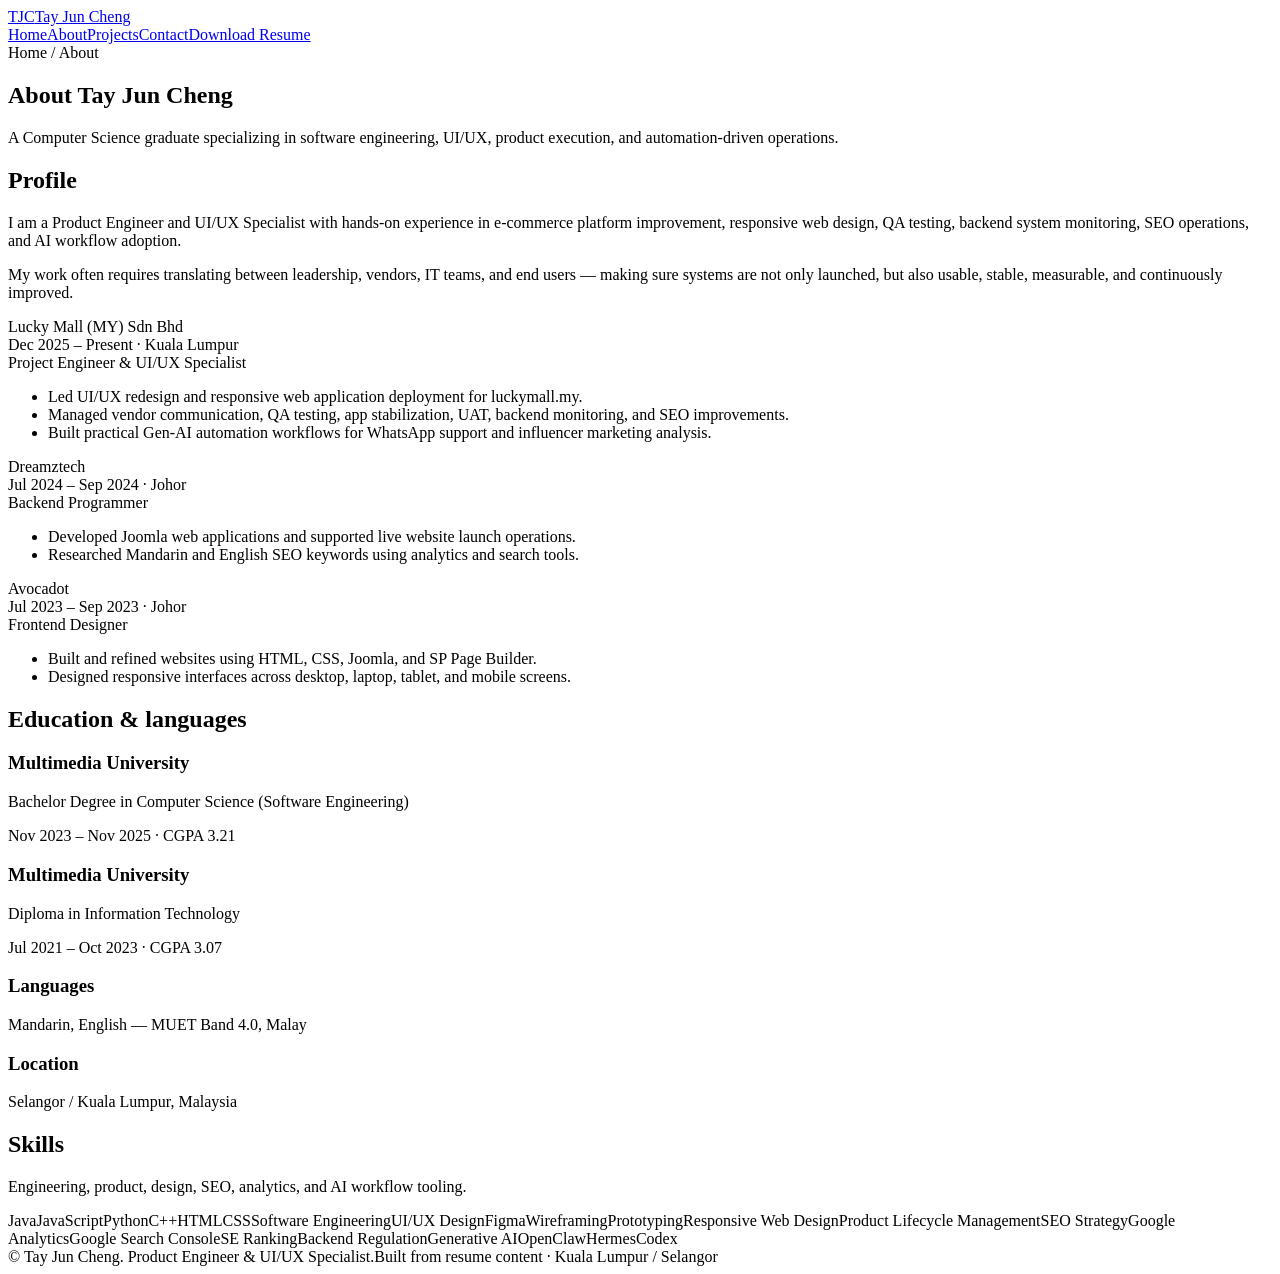
==== about.html @ 6d6c1a37 "Add files via upload" ====
<!DOCTYPE html><html lang="en"><head><meta charset="UTF-8"><meta name="viewport" content="width=device-width, initial-scale=1.0"><title>About | Tay Jun Cheng</title><meta name="description" content="Professional portfolio website for Tay Jun Cheng."><link rel="stylesheet" href="assets/styles.css"></head><body><header class="site-header"><div class="shell nav"><a class="brand" href="index.html"><span class="brand-mark">TJC</span><span>Tay Jun Cheng</span></a><nav class="nav-links" aria-label="Main navigation"><a class="" href="index.html">Home</a><a class="active" href="about.html">About</a><a class="" href="projects.html">Projects</a><a class="" href="contact.html">Contact</a><a class="btn btn-primary" href="assets/Tay-Jun-Cheng-Resume.pdf" download>Download Resume</a></nav></div></header><main><section class="page-hero shell"><div class="breadcrumb">Home / About</div><h1>About Tay Jun Cheng</h1><p class="lead">A Computer Science graduate specializing in software engineering, UI/UX, product execution, and automation-driven operations.</p></section><section class="section shell"><div class="split"><div class="panel card"><h2>Profile</h2><p>I am a Product Engineer and UI/UX Specialist with hands-on experience in e-commerce platform improvement, responsive web design, QA testing, backend system monitoring, SEO operations, and AI workflow adoption.</p><p>My work often requires translating between leadership, vendors, IT teams, and end users — making sure systems are not only launched, but also usable, stable, measurable, and continuously improved.</p></div><div class="panel timeline"><article class="timeline-item"><div><div class="company">Lucky Mall (MY) Sdn Bhd</div><div class="period">Dec 2025 – Present · Kuala Lumpur</div></div><div><div class="role">Project Engineer & UI/UX Specialist</div><ul class="clean"><li>Led UI/UX redesign and responsive web application deployment for luckymall.my.</li><li>Managed vendor communication, QA testing, app stabilization, UAT, backend monitoring, and SEO improvements.</li><li>Built practical Gen-AI automation workflows for WhatsApp support and influencer marketing analysis.</li></ul></div></article><article class="timeline-item"><div><div class="company">Dreamztech</div><div class="period">Jul 2024 – Sep 2024 · Johor</div></div><div><div class="role">Backend Programmer</div><ul class="clean"><li>Developed Joomla web applications and supported live website launch operations.</li><li>Researched Mandarin and English SEO keywords using analytics and search tools.</li></ul></div></article><article class="timeline-item"><div><div class="company">Avocadot</div><div class="period">Jul 2023 – Sep 2023 · Johor</div></div><div><div class="role">Frontend Designer</div><ul class="clean"><li>Built and refined websites using HTML, CSS, Joomla, and SP Page Builder.</li><li>Designed responsive interfaces across desktop, laptop, tablet, and mobile screens.</li></ul></div></article></div></div></section><section class="section shell"><div class="section-head"><h2>Education & languages</h2></div><div class="grid-2"><article class="panel card"><h3>Multimedia University</h3><p>Bachelor Degree in Computer Science (Software Engineering)</p><p>Nov 2023 – Nov 2025 · CGPA 3.21</p></article><article class="panel card"><h3>Multimedia University</h3><p>Diploma in Information Technology</p><p>Jul 2021 – Oct 2023 · CGPA 3.07</p></article><article class="panel card"><h3>Languages</h3><p>Mandarin, English — MUET Band 4.0, Malay</p></article><article class="panel card"><h3>Location</h3><p>Selangor / Kuala Lumpur, Malaysia</p></article></div></section><section class="section shell"><div class="section-head"><h2>Skills</h2><p>Engineering, product, design, SEO, analytics, and AI workflow tooling.</p></div><div class="skill-cloud"><span class="skill">Java</span><span class="skill">JavaScript</span><span class="skill">Python</span><span class="skill">C++</span><span class="skill">HTML</span><span class="skill">CSS</span><span class="skill">Software Engineering</span><span class="skill">UI/UX Design</span><span class="skill">Figma</span><span class="skill">Wireframing</span><span class="skill">Prototyping</span><span class="skill">Responsive Web Design</span><span class="skill">Product Lifecycle Management</span><span class="skill">SEO Strategy</span><span class="skill">Google Analytics</span><span class="skill">Google Search Console</span><span class="skill">SE Ranking</span><span class="skill">Backend Regulation</span><span class="skill">Generative AI</span><span class="skill">OpenClaw</span><span class="skill">Hermes</span><span class="skill">Codex</span></div></section></main><footer class="footer"><div class="shell"><span>© <span id="year"></span> Tay Jun Cheng. Product Engineer & UI/UX Specialist.</span><span>Built from resume content · Kuala Lumpur / Selangor</span></div></footer><script src="assets/main.js"></script></body></html>
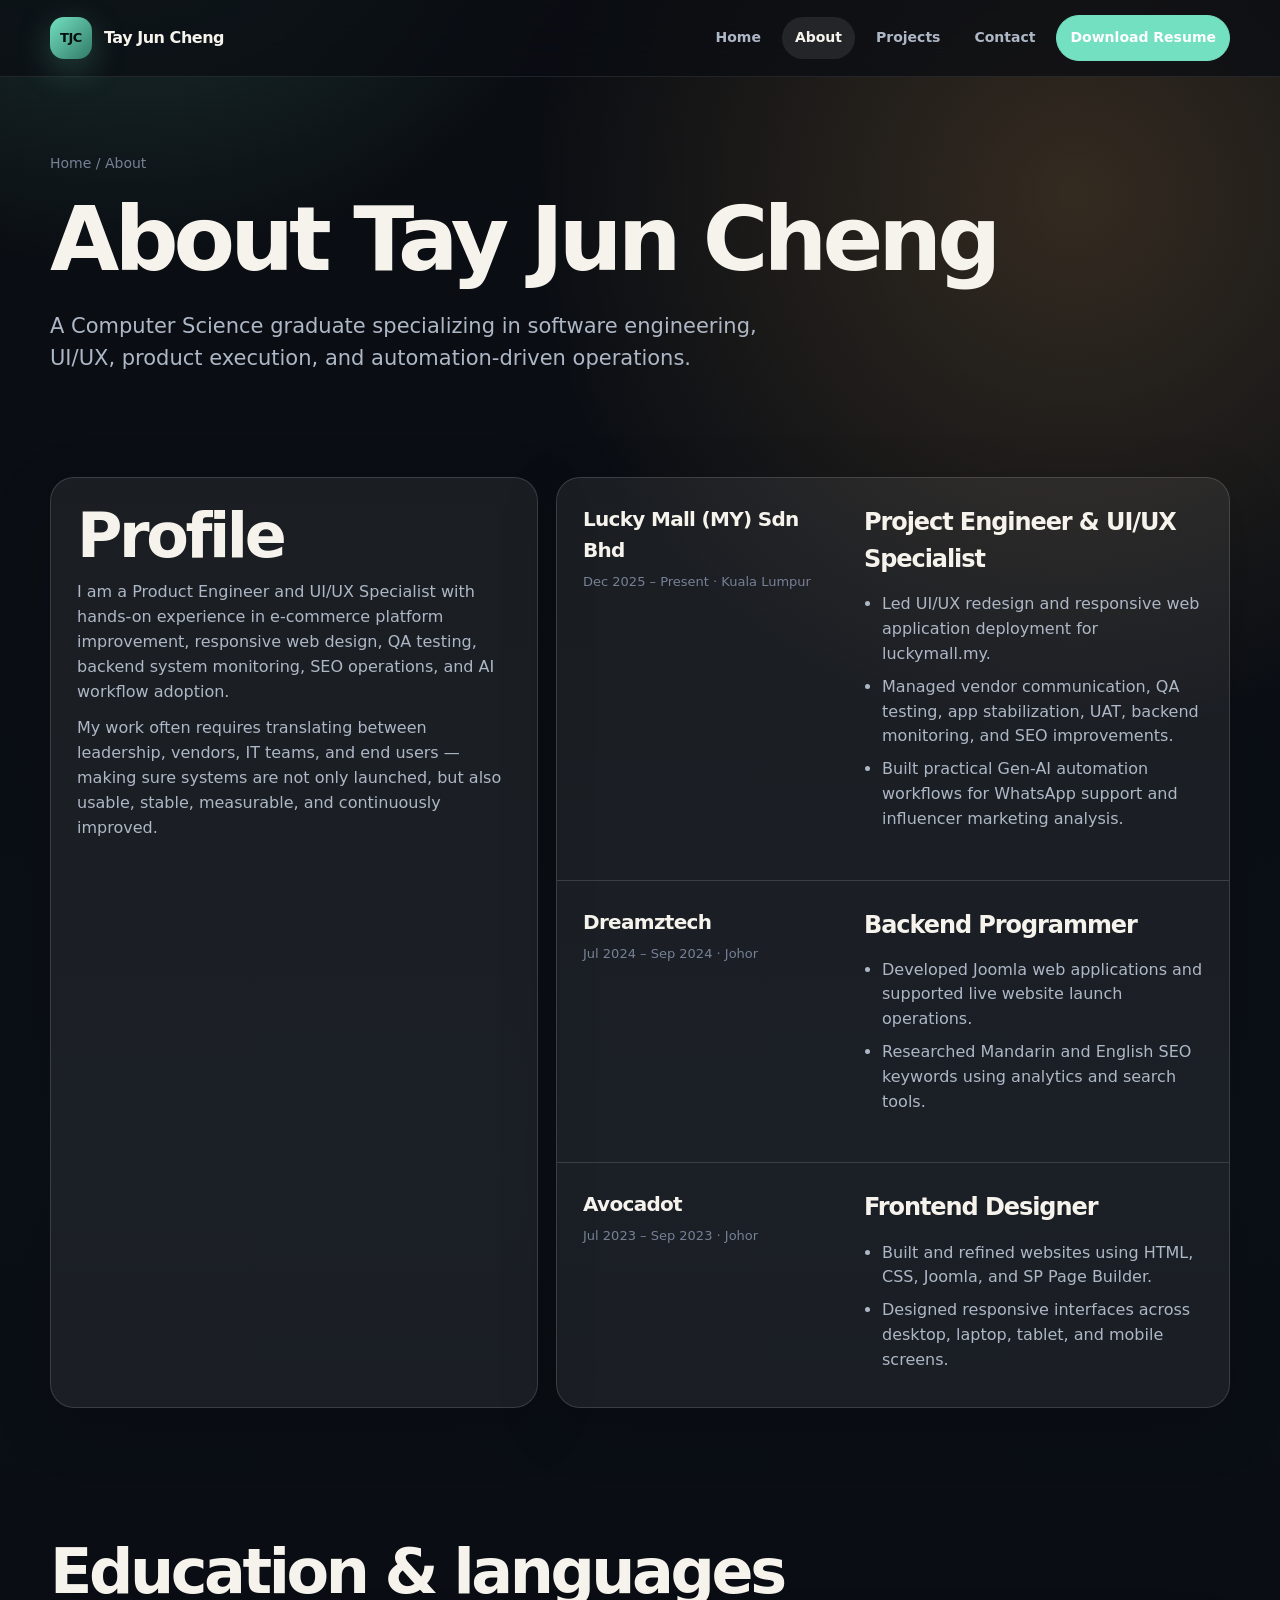
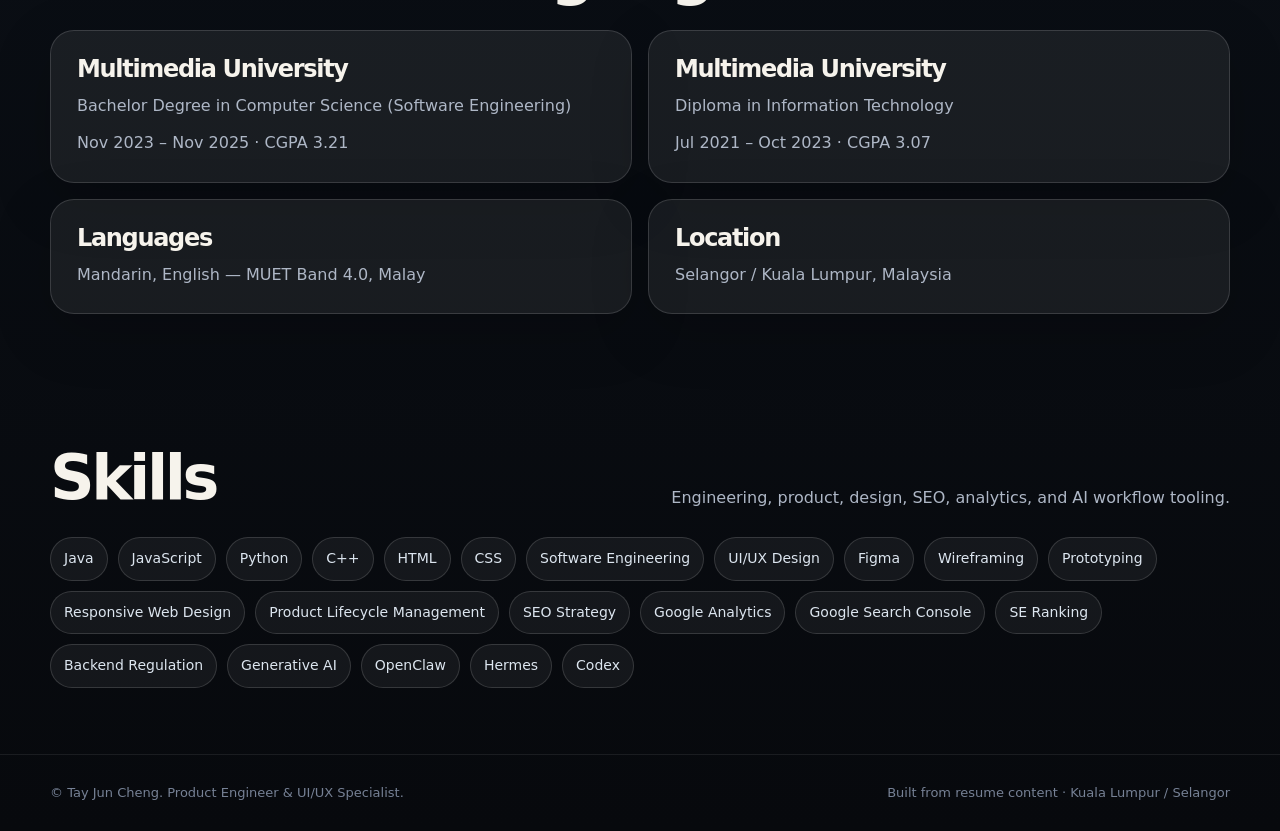
==== commit 835b8819: "Update about.html" ====
--- a/about.html
+++ b/about.html
@@ -1 +1,136 @@
-<!DOCTYPE html><html lang="en"><head><meta charset="UTF-8"><meta name="viewport" content="width=device-width, initial-scale=1.0"><title>About | Tay Jun Cheng</title><meta name="description" content="Professional portfolio website for Tay Jun Cheng."><link rel="stylesheet" href="assets/styles.css"></head><body><header class="site-header"><div class="shell nav"><a class="brand" href="index.html"><span class="brand-mark">TJC</span><span>Tay Jun Cheng</span></a><nav class="nav-links" aria-label="Main navigation"><a class="" href="index.html">Home</a><a class="active" href="about.html">About</a><a class="" href="projects.html">Projects</a><a class="" href="contact.html">Contact</a><a class="btn btn-primary" href="assets/Tay-Jun-Cheng-Resume.pdf" download>Download Resume</a></nav></div></header><main><section class="page-hero shell"><div class="breadcrumb">Home / About</div><h1>About Tay Jun Cheng</h1><p class="lead">A Computer Science graduate specializing in software engineering, UI/UX, product execution, and automation-driven operations.</p></section><section class="section shell"><div class="split"><div class="panel card"><h2>Profile</h2><p>I am a Product Engineer and UI/UX Specialist with hands-on experience in e-commerce platform improvement, responsive web design, QA testing, backend system monitoring, SEO operations, and AI workflow adoption.</p><p>My work often requires translating between leadership, vendors, IT teams, and end users — making sure systems are not only launched, but also usable, stable, measurable, and continuously improved.</p></div><div class="panel timeline"><article class="timeline-item"><div><div class="company">Lucky Mall (MY) Sdn Bhd</div><div class="period">Dec 2025 – Present · Kuala Lumpur</div></div><div><div class="role">Project Engineer & UI/UX Specialist</div><ul class="clean"><li>Led UI/UX redesign and responsive web application deployment for luckymall.my.</li><li>Managed vendor communication, QA testing, app stabilization, UAT, backend monitoring, and SEO improvements.</li><li>Built practical Gen-AI automation workflows for WhatsApp support and influencer marketing analysis.</li></ul></div></article><article class="timeline-item"><div><div class="company">Dreamztech</div><div class="period">Jul 2024 – Sep 2024 · Johor</div></div><div><div class="role">Backend Programmer</div><ul class="clean"><li>Developed Joomla web applications and supported live website launch operations.</li><li>Researched Mandarin and English SEO keywords using analytics and search tools.</li></ul></div></article><article class="timeline-item"><div><div class="company">Avocadot</div><div class="period">Jul 2023 – Sep 2023 · Johor</div></div><div><div class="role">Frontend Designer</div><ul class="clean"><li>Built and refined websites using HTML, CSS, Joomla, and SP Page Builder.</li><li>Designed responsive interfaces across desktop, laptop, tablet, and mobile screens.</li></ul></div></article></div></div></section><section class="section shell"><div class="section-head"><h2>Education & languages</h2></div><div class="grid-2"><article class="panel card"><h3>Multimedia University</h3><p>Bachelor Degree in Computer Science (Software Engineering)</p><p>Nov 2023 – Nov 2025 · CGPA 3.21</p></article><article class="panel card"><h3>Multimedia University</h3><p>Diploma in Information Technology</p><p>Jul 2021 – Oct 2023 · CGPA 3.07</p></article><article class="panel card"><h3>Languages</h3><p>Mandarin, English — MUET Band 4.0, Malay</p></article><article class="panel card"><h3>Location</h3><p>Selangor / Kuala Lumpur, Malaysia</p></article></div></section><section class="section shell"><div class="section-head"><h2>Skills</h2><p>Engineering, product, design, SEO, analytics, and AI workflow tooling.</p></div><div class="skill-cloud"><span class="skill">Java</span><span class="skill">JavaScript</span><span class="skill">Python</span><span class="skill">C++</span><span class="skill">HTML</span><span class="skill">CSS</span><span class="skill">Software Engineering</span><span class="skill">UI/UX Design</span><span class="skill">Figma</span><span class="skill">Wireframing</span><span class="skill">Prototyping</span><span class="skill">Responsive Web Design</span><span class="skill">Product Lifecycle Management</span><span class="skill">SEO Strategy</span><span class="skill">Google Analytics</span><span class="skill">Google Search Console</span><span class="skill">SE Ranking</span><span class="skill">Backend Regulation</span><span class="skill">Generative AI</span><span class="skill">OpenClaw</span><span class="skill">Hermes</span><span class="skill">Codex</span></div></section></main><footer class="footer"><div class="shell"><span>© <span id="year"></span> Tay Jun Cheng. Product Engineer & UI/UX Specialist.</span><span>Built from resume content · Kuala Lumpur / Selangor</span></div></footer><script src="assets/main.js"></script></body></html>+<!DOCTYPE html>
+<html lang="en">
+
+<head>
+    <meta charset="UTF-8">
+    <meta name="viewport" content="width=device-width, initial-scale=1.0">
+    <title>About | Tay Jun Cheng</title>
+    <meta name="description" content="Professional portfolio website for Tay Jun Cheng.">
+    <link rel="stylesheet" href="assets/styles.css">
+</head>
+
+<body>
+    <header class="site-header">
+        <div class="shell nav"><a class="brand" href="index.html"><span class="brand-mark">TJC</span><span>Tay Jun
+                    Cheng</span></a>
+            <nav class="nav-links" aria-label="Main navigation"><a class="" href="index.html">Home</a><a class="active"
+                    href="about.html">About</a><a class="" href="projects.html">Projects</a><a class=""
+                    href="contact.html">Contact</a><a class="btn btn-primary" href="assets/Tay-Jun-Cheng-Resume.pdf"
+                    download>Download Resume</a></nav>
+        </div>
+    </header>
+    <main>
+        <section class="page-hero shell">
+            <div class="breadcrumb">Home / About</div>
+            <h1>About Tay Jun Cheng</h1>
+            <p class="lead">A Computer Science graduate specializing in software engineering, UI/UX, product execution,
+                and automation-driven operations.</p>
+        </section>
+        <section class="section shell">
+            <div class="split">
+                <div class="panel card">
+                    <h2>Profile</h2>
+                    <p>I am a Product Engineer and UI/UX Specialist with hands-on experience in e-commerce platform
+                        improvement, responsive web design, QA testing, backend system monitoring, SEO operations, and
+                        AI workflow adoption.</p>
+                    <p>My work often requires translating between leadership, vendors, IT teams, and end users — making
+                        sure systems are not only launched, but also usable, stable, measurable, and continuously
+                        improved.</p>
+                </div>
+                <div class="panel timeline">
+                    <article class="timeline-item">
+                        <div>
+                            <div class="company">Lucky Mall (MY) Sdn Bhd</div>
+                            <div class="period">Dec 2025 – Present · Kuala Lumpur</div>
+                        </div>
+                        <div>
+                            <div class="role">Project Engineer & UI/UX Specialist</div>
+                            <ul class="clean">
+                                <li>Led UI/UX redesign and responsive web application deployment for luckymall.my.</li>
+                                <li>Managed vendor communication, QA testing, app stabilization, UAT, backend
+                                    monitoring, and SEO improvements.</li>
+                                <li>Built practical Gen-AI automation workflows for WhatsApp support and influencer
+                                    marketing analysis.</li>
+                            </ul>
+                        </div>
+                    </article>
+                    <article class="timeline-item">
+                        <div>
+                            <div class="company">Dreamztech</div>
+                            <div class="period">Jul 2024 – Sep 2024 · Johor</div>
+                        </div>
+                        <div>
+                            <div class="role">Backend Programmer</div>
+                            <ul class="clean">
+                                <li>Developed Joomla web applications and supported live website launch operations.</li>
+                                <li>Researched Mandarin and English SEO keywords using analytics and search tools.</li>
+                            </ul>
+                        </div>
+                    </article>
+                    <article class="timeline-item">
+                        <div>
+                            <div class="company">Avocadot</div>
+                            <div class="period">Jul 2023 – Sep 2023 · Johor</div>
+                        </div>
+                        <div>
+                            <div class="role">Frontend Designer</div>
+                            <ul class="clean">
+                                <li>Built and refined websites using HTML, CSS, Joomla, and SP Page Builder.</li>
+                                <li>Designed responsive interfaces across desktop, laptop, tablet, and mobile screens.
+                                </li>
+                            </ul>
+                        </div>
+                    </article>
+                </div>
+            </div>
+        </section>
+        <section class="section shell">
+            <div class="section-head">
+                <h2>Education & languages</h2>
+            </div>
+            <div class="grid-2">
+                <article class="panel card">
+                    <h3>Multimedia University</h3>
+                    <p>Bachelor Degree in Computer Science (Software Engineering)</p>
+                    <p>Nov 2023 – Nov 2025 · CGPA 3.21</p>
+                </article>
+                <article class="panel card">
+                    <h3>Multimedia University</h3>
+                    <p>Diploma in Information Technology</p>
+                    <p>Jul 2021 – Oct 2023 · CGPA 3.07</p>
+                </article>
+                <article class="panel card">
+                    <h3>Languages</h3>
+                    <p>Mandarin, English — MUET Band 4.0, Malay</p>
+                </article>
+                <article class="panel card">
+                    <h3>Location</h3>
+                    <p>Selangor / Kuala Lumpur, Malaysia</p>
+                </article>
+            </div>
+        </section>
+        <section class="section shell">
+            <div class="section-head">
+                <h2>Skills</h2>
+                <p>Engineering, product, design, SEO, analytics, and AI workflow tooling.</p>
+            </div>
+            <div class="skill-cloud"><span class="skill">Java</span><span class="skill">JavaScript</span><span
+                    class="skill">Python</span><span class="skill">C++</span><span class="skill">HTML</span><span
+                    class="skill">CSS</span><span class="skill">Software Engineering</span><span class="skill">UI/UX
+                    Design</span><span class="skill">Figma</span><span class="skill">Wireframing</span><span
+                    class="skill">Prototyping</span><span class="skill">Responsive Web Design</span><span
+                    class="skill">Product Lifecycle Management</span><span class="skill">SEO Strategy</span><span
+                    class="skill">Google Analytics</span><span class="skill">Google Search Console</span><span
+                    class="skill">SE Ranking</span><span class="skill">Backend Regulation</span><span
+                    class="skill">Generative AI</span><span class="skill">OpenClaw</span><span
+                    class="skill">Hermes</span><span class="skill">Codex</span></div>
+        </section>
+    </main>
+    <footer class="footer">
+        <div class="shell"><span>© <span id="year"></span> Tay Jun Cheng. Product Engineer & UI/UX
+                Specialist.</span><span>Built from resume content · Kuala Lumpur / Selangor</span></div>
+    </footer>
+    <script src="assets/main.js"></script>
+</body>
+
+</html>
--- a/assets/styles.css
+++ b/assets/styles.css
@@ -0,0 +1,127 @@
+ :root {
+  --bg: #0a0d12;
+  --bg-2: #10151e;
+  --panel: rgba(255,255,255,.065);
+  --panel-strong: rgba(255,255,255,.105);
+  --line: rgba(255,255,255,.14);
+  --ink: #f6f3ec;
+  --muted: #aeb7c6;
+  --muted-2: #768195;
+  --accent: #73e0c1;
+  --accent-2: #f2b15e;
+  --danger: #ff7a90;
+  --shadow: 0 28px 80px rgba(0,0,0,.42);
+  --radius-xl: 34px;
+  --radius-lg: 24px;
+  --radius-md: 16px;
+  --max: 1180px;
+}
+a.btn.btn-primary {
+    color: white;
+}
+* { box-sizing: border-box; }
+html { scroll-behavior: smooth; }
+body {
+  margin: 0;
+  min-height: 100vh;
+  font-family: Inter, ui-sans-serif, system-ui, -apple-system, BlinkMacSystemFont, "Segoe UI", sans-serif;
+  color: var(--ink);
+  background:
+    radial-gradient(circle at 10% -10%, rgba(115,224,193,.24), transparent 32rem),
+    radial-gradient(circle at 84% 8%, rgba(242,177,94,.18), transparent 34rem),
+    linear-gradient(180deg, var(--bg), #0b1017 48%, #07090d);
+  line-height: 1.55;
+}
+a { color: inherit; text-decoration: none; }
+a:hover { color: var(--accent); }
+img { max-width: 100%; display: block; }
+.shell { width: min(var(--max), calc(100% - 44px)); margin: 0 auto; }
+.site-header {
+  position: sticky; top: 0; z-index: 50;
+  background: rgba(10,13,18,.72);
+  backdrop-filter: blur(20px);
+  border-bottom: 1px solid rgba(255,255,255,.09);
+}
+.nav { height: 76px; display: flex; align-items: center; justify-content: space-between; gap: 20px; }
+.brand { display: flex; align-items: center; gap: 12px; font-weight: 760; letter-spacing: -.03em; }
+.brand-mark { width: 42px; height: 42px; border-radius: 14px; display:grid; place-items:center; background: linear-gradient(135deg, var(--accent), #317a68); color:#07100d; font-size: 13px; box-shadow: 0 10px 34px rgba(115,224,193,.25); }
+.nav-links { display:flex; align-items:center; gap: 8px; }
+.nav-links a { color: var(--muted); padding: 10px 13px; border-radius: 999px; font-size: 14px; font-weight: 650; }
+.nav-links a:hover, .nav-links a.active { color: var(--ink); background: rgba(255,255,255,.09); }
+.btn { min-height: 46px; padding: 0 18px; display:inline-flex; align-items:center; justify-content:center; gap: 8px; border-radius: 999px; border: 1px solid var(--line); font-weight: 720; color: var(--ink); background: rgba(255,255,255,.055); transition: transform .2s ease, background .2s ease, border-color .2s ease; }
+.btn:hover { transform: translateY(-1px); background: rgba(255,255,255,.1); color: var(--ink); }
+.btn-primary { color: #07100d; background: var(--accent); border-color: var(--accent); }
+.btn-primary:hover { background: #9bf0d6; color: #07100d; }
+.btn-gold { color: #170d03; background: var(--accent-2); border-color: var(--accent-2); }
+.mobile-menu { display:none; }
+.hero { padding: 88px 0 58px; }
+.hero-grid { display:grid; grid-template-columns: minmax(0,1.08fr) 420px; gap: 42px; align-items:center; }
+.kicker { color: var(--accent); text-transform: uppercase; letter-spacing: .14em; font-size: 12px; font-weight: 820; }
+h1, h2, h3 { margin: 0; line-height: 1.04; letter-spacing: -.055em; }
+h1 { margin-top: 18px; font-size: clamp(48px, 7vw, 92px); text-wrap: balance; }
+h2 { font-size: clamp(36px, 5vw, 62px); text-wrap: balance; }
+h3 { font-size: 24px; }
+.lead { color: var(--muted); font-size: clamp(17px, 2vw, 21px); max-width: 760px; margin: 24px 0 0; }
+.hero-actions { margin-top: 32px; display:flex; flex-wrap:wrap; gap: 12px; }
+.hero-card { position: relative; border-radius: var(--radius-xl); padding: 18px; background: linear-gradient(180deg, rgba(255,255,255,.13), rgba(255,255,255,.04)); border: 1px solid var(--line); box-shadow: var(--shadow); overflow:hidden; }
+.hero-card::before { content:""; position:absolute; inset: -80px -120px auto auto; width: 260px; height:260px; border-radius:50%; background: rgba(115,224,193,.16); filter: blur(3px); }
+.profile-photo { position:relative; z-index:1; aspect-ratio: 4/5; width:100%; object-fit:cover; border-radius: 26px; border:1px solid rgba(255,255,255,.12); background:#121923; }
+.profile-caption { position:relative; z-index:2; margin-top: 14px; display:grid; grid-template-columns:1fr auto; gap: 12px; align-items:center; }
+.profile-caption strong { display:block; font-size: 20px; letter-spacing:-.035em; }
+.profile-caption span { color: var(--muted); font-size: 13px; }
+.availability { color: var(--accent); border:1px solid rgba(115,224,193,.26); background:rgba(115,224,193,.1); padding: 8px 10px; border-radius:999px; font-size:12px; font-weight:780; white-space:nowrap; }
+.metrics { display:grid; grid-template-columns: repeat(4,1fr); gap: 14px; margin-top: 38px; }
+.metric, .panel { border: 1px solid var(--line); background: var(--panel); border-radius: var(--radius-lg); box-shadow: 0 18px 60px rgba(0,0,0,.18); }
+.metric { padding: 20px; }
+.metric b { display:block; font-size: 28px; letter-spacing:-.05em; }
+.metric span { color:var(--muted); font-size: 13px; }
+.section { padding: 66px 0; }
+.section-head { display:flex; justify-content:space-between; align-items:end; gap: 30px; margin-bottom: 26px; }
+.section-head p { max-width: 560px; color: var(--muted); margin:0; }
+.split { display:grid; grid-template-columns: .84fr 1.16fr; gap: 18px; }
+.card { padding: 26px; }
+.card p { color: var(--muted); margin: 12px 0 0; }
+.timeline { display:grid; gap: 14px; }
+.timeline-item { padding: 26px; display:grid; grid-template-columns: 255px 1fr; gap: 26px; }
+.timeline-item + .timeline-item { border-top:1px solid var(--line); }
+.company { font-weight:820; font-size: 20px; letter-spacing:-.035em; }
+.period { color: var(--muted-2); font-size: 13px; margin-top: 6px; }
+.role { font-size: 24px; font-weight: 780; letter-spacing:-.045em; }
+ul.clean { color: var(--muted); padding-left: 18px; margin: 14px 0 0; }
+ul.clean li { margin: 8px 0; }
+.pills { display:flex; flex-wrap:wrap; gap: 9px; margin-top: 16px; }
+.pill { padding: 8px 12px; border-radius:999px; color: var(--muted); border:1px solid var(--line); background: rgba(255,255,255,.045); font-size: 13px; }
+.grid-3 { display:grid; grid-template-columns: repeat(3,1fr); gap: 16px; }
+.grid-2 { display:grid; grid-template-columns: repeat(2,1fr); gap: 16px; }
+.project-card { padding: 26px; min-height: 290px; display:flex; flex-direction:column; justify-content:space-between; }
+.project-card .tag { color: var(--accent); font-size:12px; font-weight:820; text-transform:uppercase; letter-spacing:.12em; }
+.project-card p { color:var(--muted); }
+.project-links { display:flex; flex-wrap:wrap; gap: 9px; }
+.skill-cloud { display:flex; flex-wrap:wrap; gap: 10px; }
+.skill { padding: 10px 13px; border: 1px solid var(--line); border-radius: 999px; background: rgba(255,255,255,.055); color: #dce5ef; font-size: 14px; }
+.quote { font-size: clamp(28px, 4vw, 48px); letter-spacing:-.055em; line-height:1.08; }
+.contact-panel { padding: clamp(28px, 5vw, 56px); background: linear-gradient(135deg, rgba(115,224,193,.16), rgba(242,177,94,.11)); }
+.contact-grid { display:grid; grid-template-columns: 1fr 360px; gap: 28px; align-items:start; }
+.contact-list { display:grid; gap: 12px; }
+.contact-list a, .contact-list span { padding: 16px; border:1px solid var(--line); background:rgba(0,0,0,.12); border-radius: var(--radius-md); color: var(--muted); }
+.footer { padding: 28px 0; color: var(--muted-2); border-top: 1px solid rgba(255,255,255,.08); font-size: 13px; }
+.footer .shell { display:flex; justify-content:space-between; gap: 18px; flex-wrap:wrap; }
+.page-hero { padding: 76px 0 36px; }
+.breadcrumb { color: var(--muted-2); font-size:14px; margin-bottom: 18px; }
+.notice { margin-top: 14px; color: var(--muted-2); font-size: 13px; }
+@media (max-width: 920px) {
+  .hero-grid, .split, .timeline-item, .contact-grid { grid-template-columns: 1fr; }
+  .metrics, .grid-3, .grid-2 { grid-template-columns: 1fr 1fr; }
+  .hero-card { max-width: 430px; }
+}
+@media (max-width: 680px) {
+  .shell { width: min(100% - 26px, var(--max)); }
+  .nav { height: auto; min-height: 68px; align-items:flex-start; padding: 13px 0; }
+  .nav-links { flex-wrap: wrap; justify-content:flex-end; gap:4px; }
+  .nav-links a { font-size:13px; padding:8px 9px; }
+  .brand span:last-child { display:none; }
+  .hero { padding-top: 48px; }
+  .metrics, .grid-3, .grid-2 { grid-template-columns: 1fr; }
+  .section-head { display:block; }
+  .section-head p { margin-top: 12px; }
+}
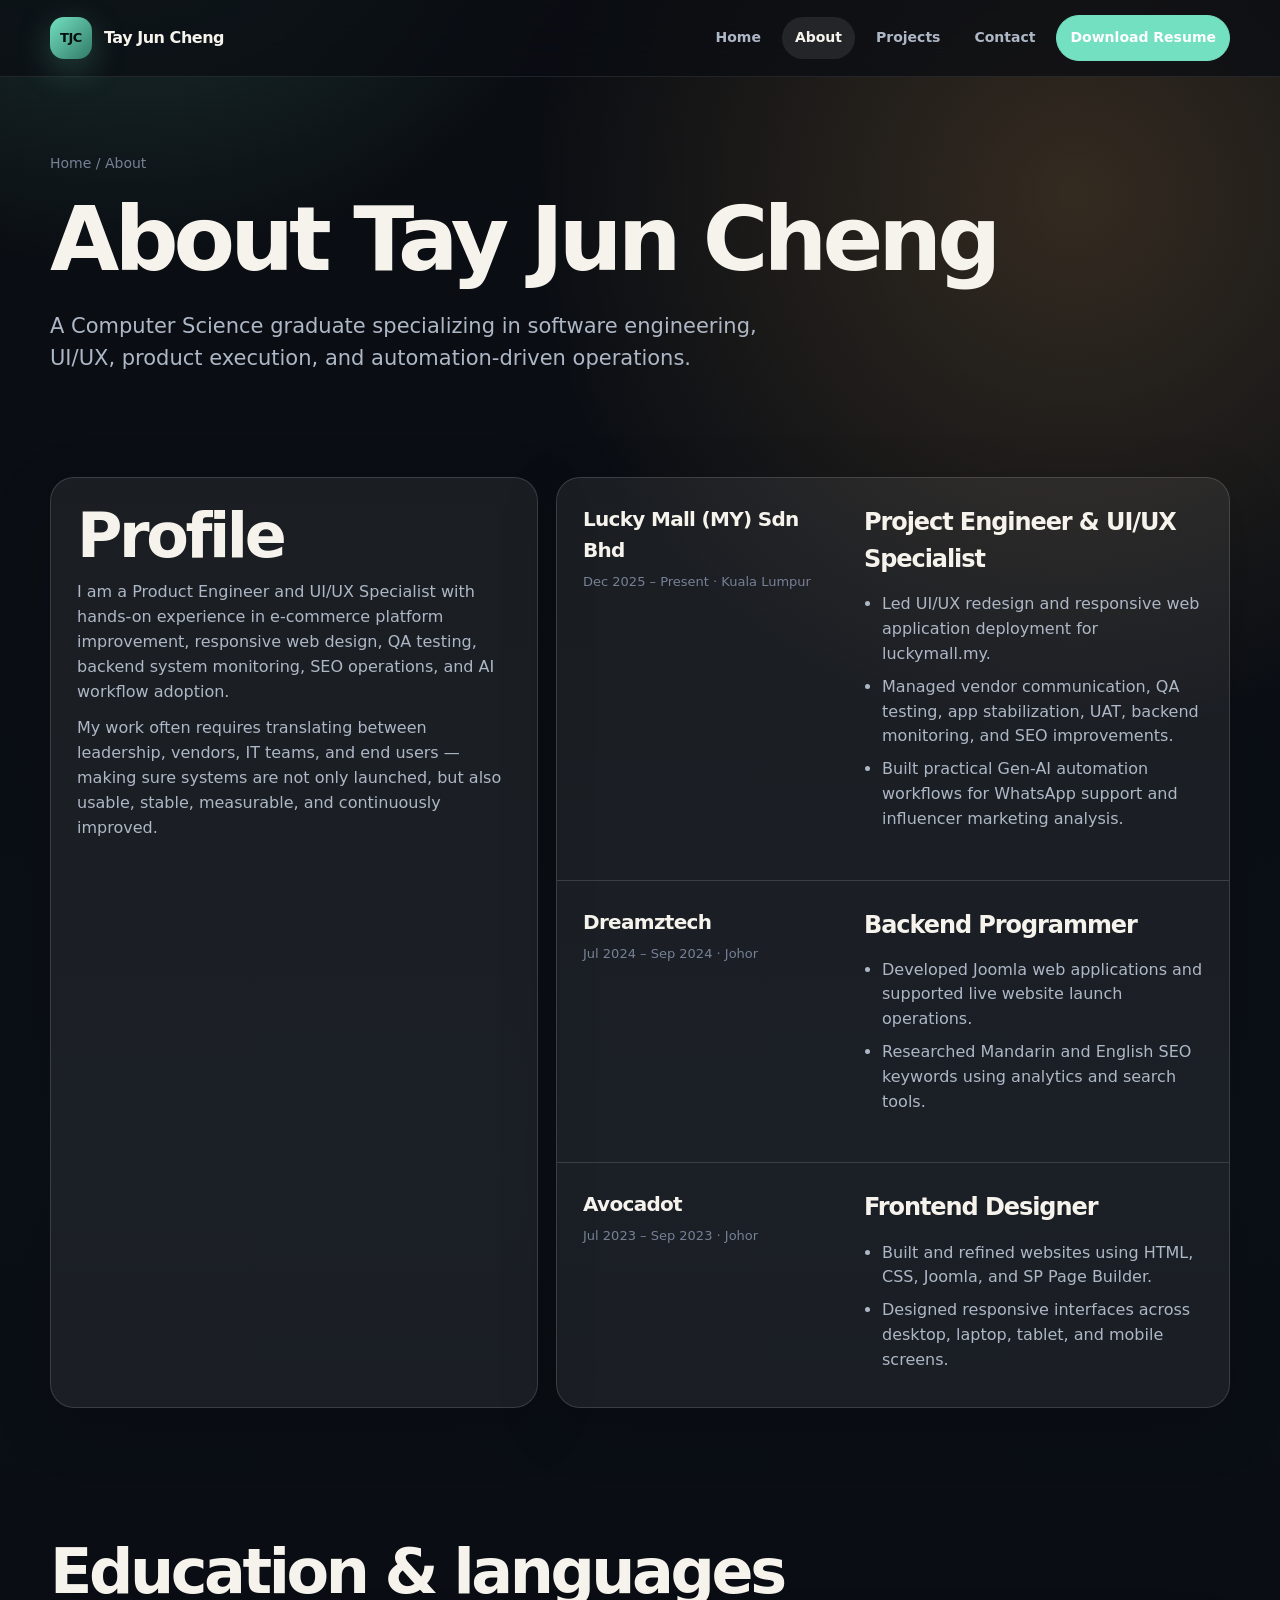
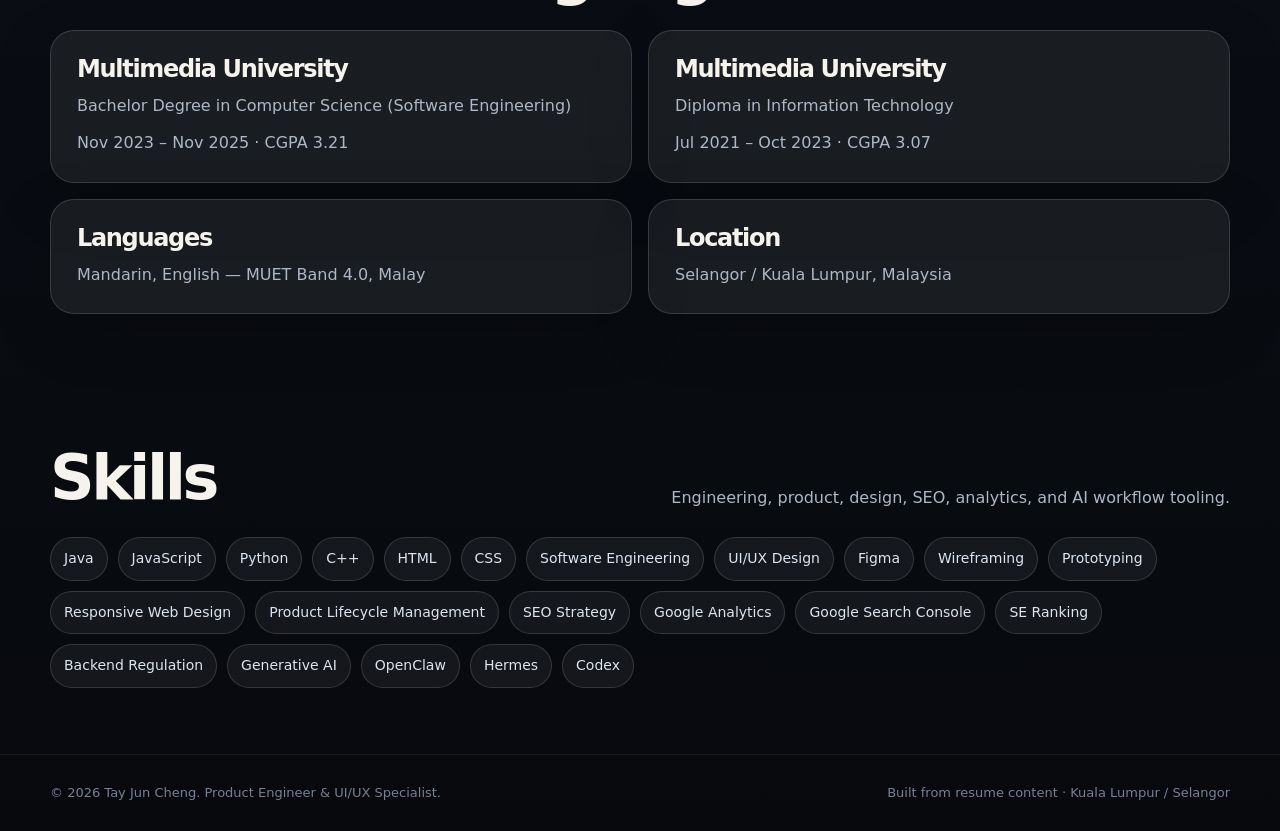
==== commit de489ce9: "Update about.html" ====
--- a/about.html
+++ b/about.html
@@ -2,10 +2,21 @@
 <html lang="en">
 
 <head>
+    <!-- Google tag (gtag.js) -->
+    <script async src="https://www.googletagmanager.com/gtag/js?id=G-02NK9TF9H6"></script>
+    <script>
+      window.dataLayer = window.dataLayer || [];
+      function gtag(){dataLayer.push(arguments);}
+      gtag('js', new Date());
+    
+      gtag('config', 'G-02NK9TF9H6');
+    </script>
+    
     <meta charset="UTF-8">
     <meta name="viewport" content="width=device-width, initial-scale=1.0">
-    <title>About | Tay Jun Cheng</title>
-    <meta name="description" content="Professional portfolio website for Tay Jun Cheng.">
+    <title>About Tay Jun Cheng | Computer Science & UI/UX Engineer</title>
+    <meta name="description" content="Learn more about Tay Jun Cheng, a Computer Science graduate specializing in Software Engineering, UI/UX design, SEO strategy, and Gen-AI automation workflows in Malaysia.">
+    <meta name="keywords" content="Tay Jun Cheng, About Me, Computer Science Graduate, Software Engineering Malaysia, UI/UX Specialist, Lucky Mall, MMU Graduate, Multimedia University">
     <link rel="stylesheet" href="assets/styles.css">
 </head>
 
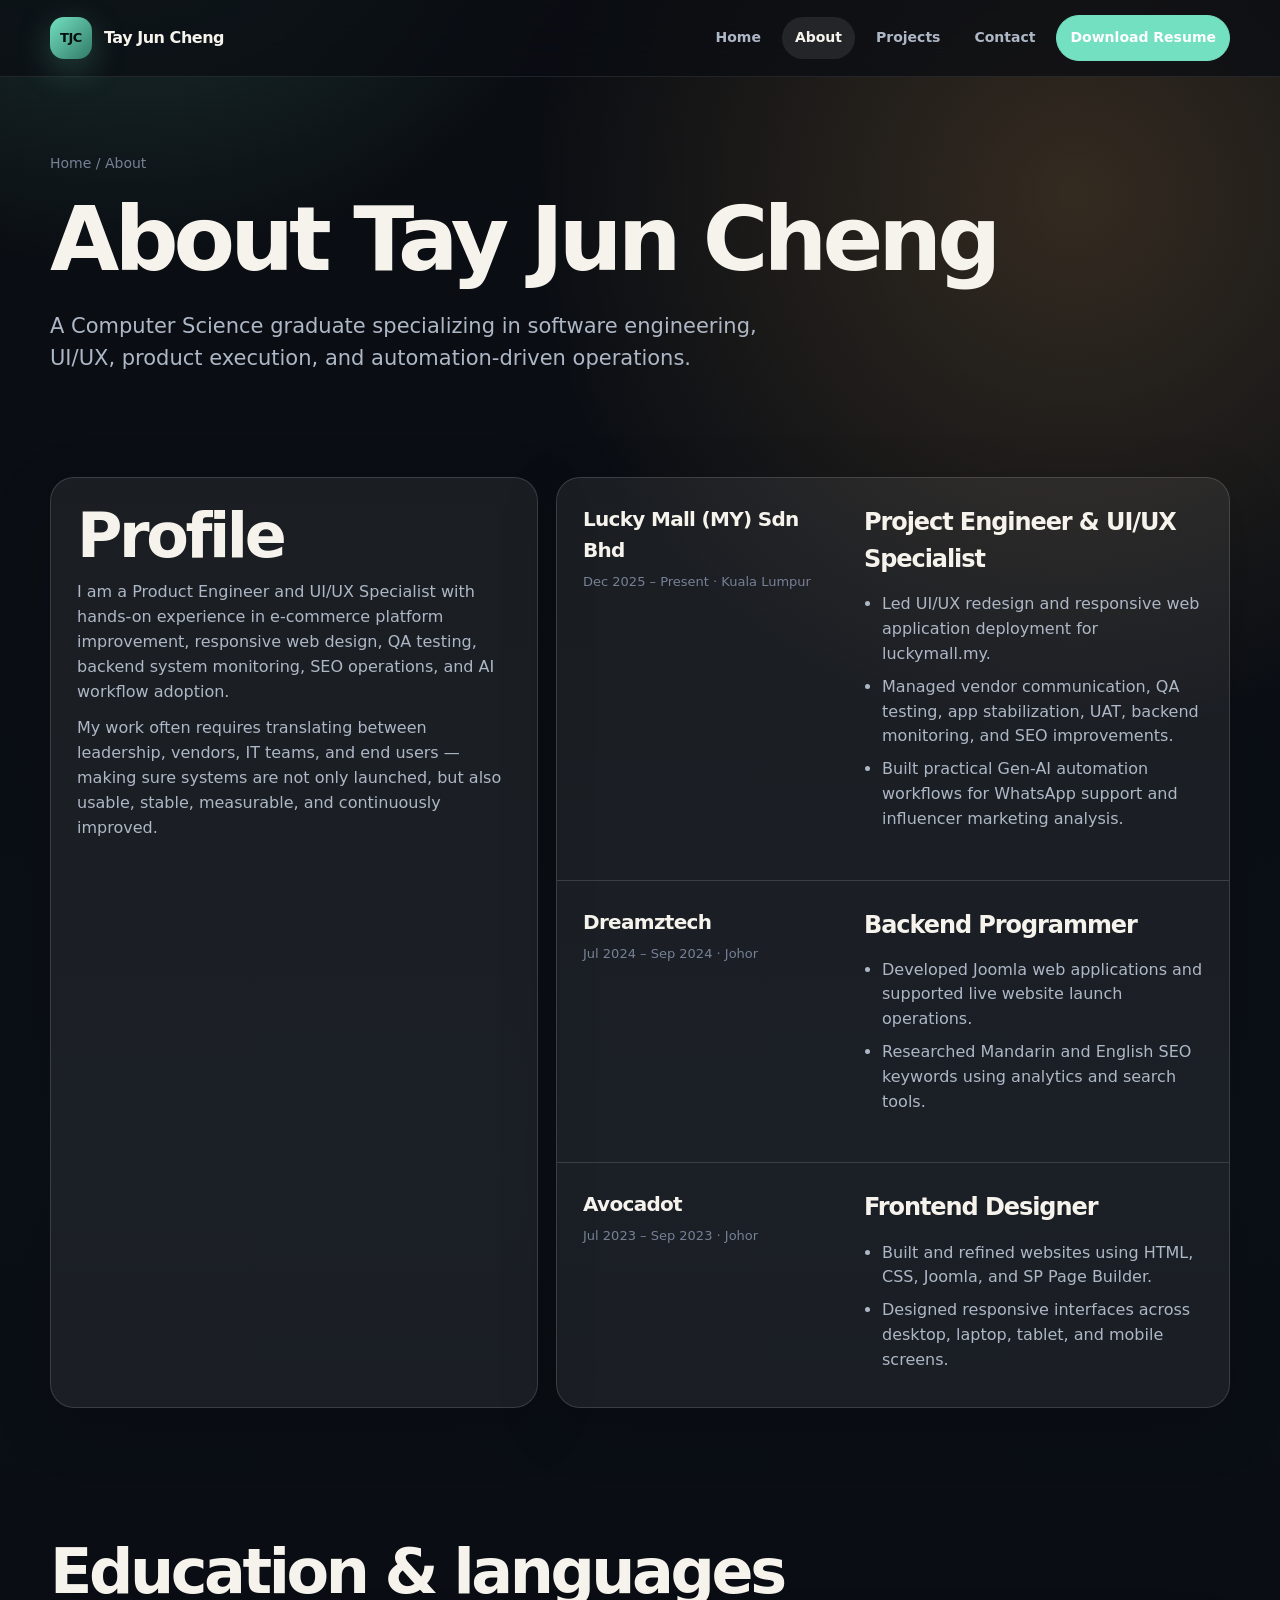
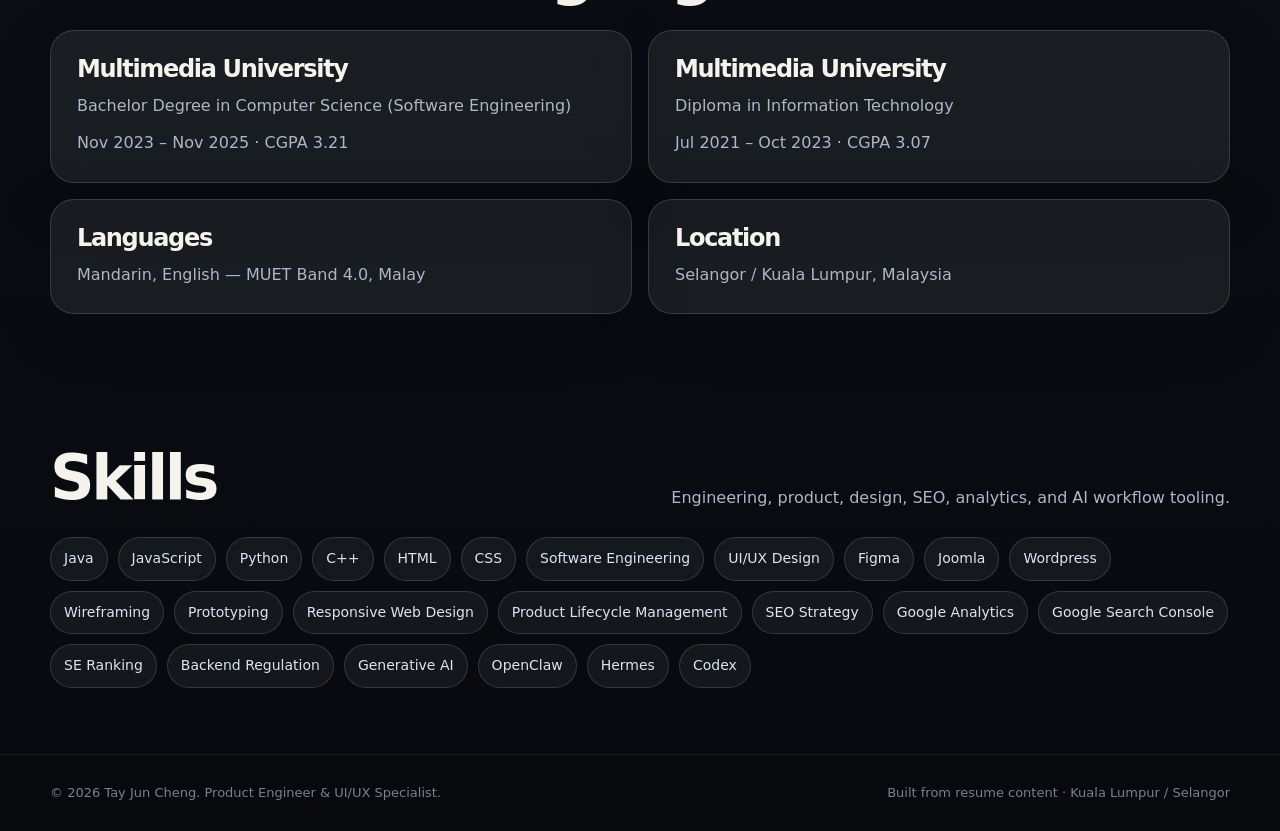
==== commit 51f6ac03: "Update about.html" ====
--- a/about.html
+++ b/about.html
@@ -125,16 +125,32 @@
                 <h2>Skills</h2>
                 <p>Engineering, product, design, SEO, analytics, and AI workflow tooling.</p>
             </div>
-            <div class="skill-cloud"><span class="skill">Java</span><span class="skill">JavaScript</span><span
-                    class="skill">Python</span><span class="skill">C++</span><span class="skill">HTML</span><span
-                    class="skill">CSS</span><span class="skill">Software Engineering</span><span class="skill">UI/UX
-                    Design</span><span class="skill">Figma</span><span class="skill">Wireframing</span><span
-                    class="skill">Prototyping</span><span class="skill">Responsive Web Design</span><span
-                    class="skill">Product Lifecycle Management</span><span class="skill">SEO Strategy</span><span
-                    class="skill">Google Analytics</span><span class="skill">Google Search Console</span><span
-                    class="skill">SE Ranking</span><span class="skill">Backend Regulation</span><span
-                    class="skill">Generative AI</span><span class="skill">OpenClaw</span><span
-                    class="skill">Hermes</span><span class="skill">Codex</span></div>
+            <div class="skill-cloud">
+                <span class="skill">Java</span>
+                <span class="skill">JavaScript</span>
+                <span class="skill">Python</span>
+                <span class="skill">C++</span>
+                <span class="skill">HTML</span>
+                <span class="skill">CSS</span>
+                <span class="skill">Software Engineering</span>
+                <span class="skill">UI/UX Design</span>
+                <span class="skill">Figma</span>
+                <span class="skill">Joomla</span>
+                <span class="skill">Wordpress</span>
+                <span class="skill">Wireframing</span>
+                <span class="skill">Prototyping</span>
+                <span class="skill">Responsive Web Design</span>
+                <span class="skill">Product Lifecycle Management</span>
+                <span class="skill">SEO Strategy</span>
+                <span class="skill">Google Analytics</span>
+                <span class="skill">Google Search Console</span>
+                <span class="skill">SE Ranking</span>
+                <span class="skill">Backend Regulation</span>
+                <span class="skill">Generative AI</span>
+                <span class="skill">OpenClaw</span>
+                <span class="skill">Hermes</span>
+                <span class="skill">Codex</span>
+            </div>
         </section>
     </main>
     <footer class="footer">
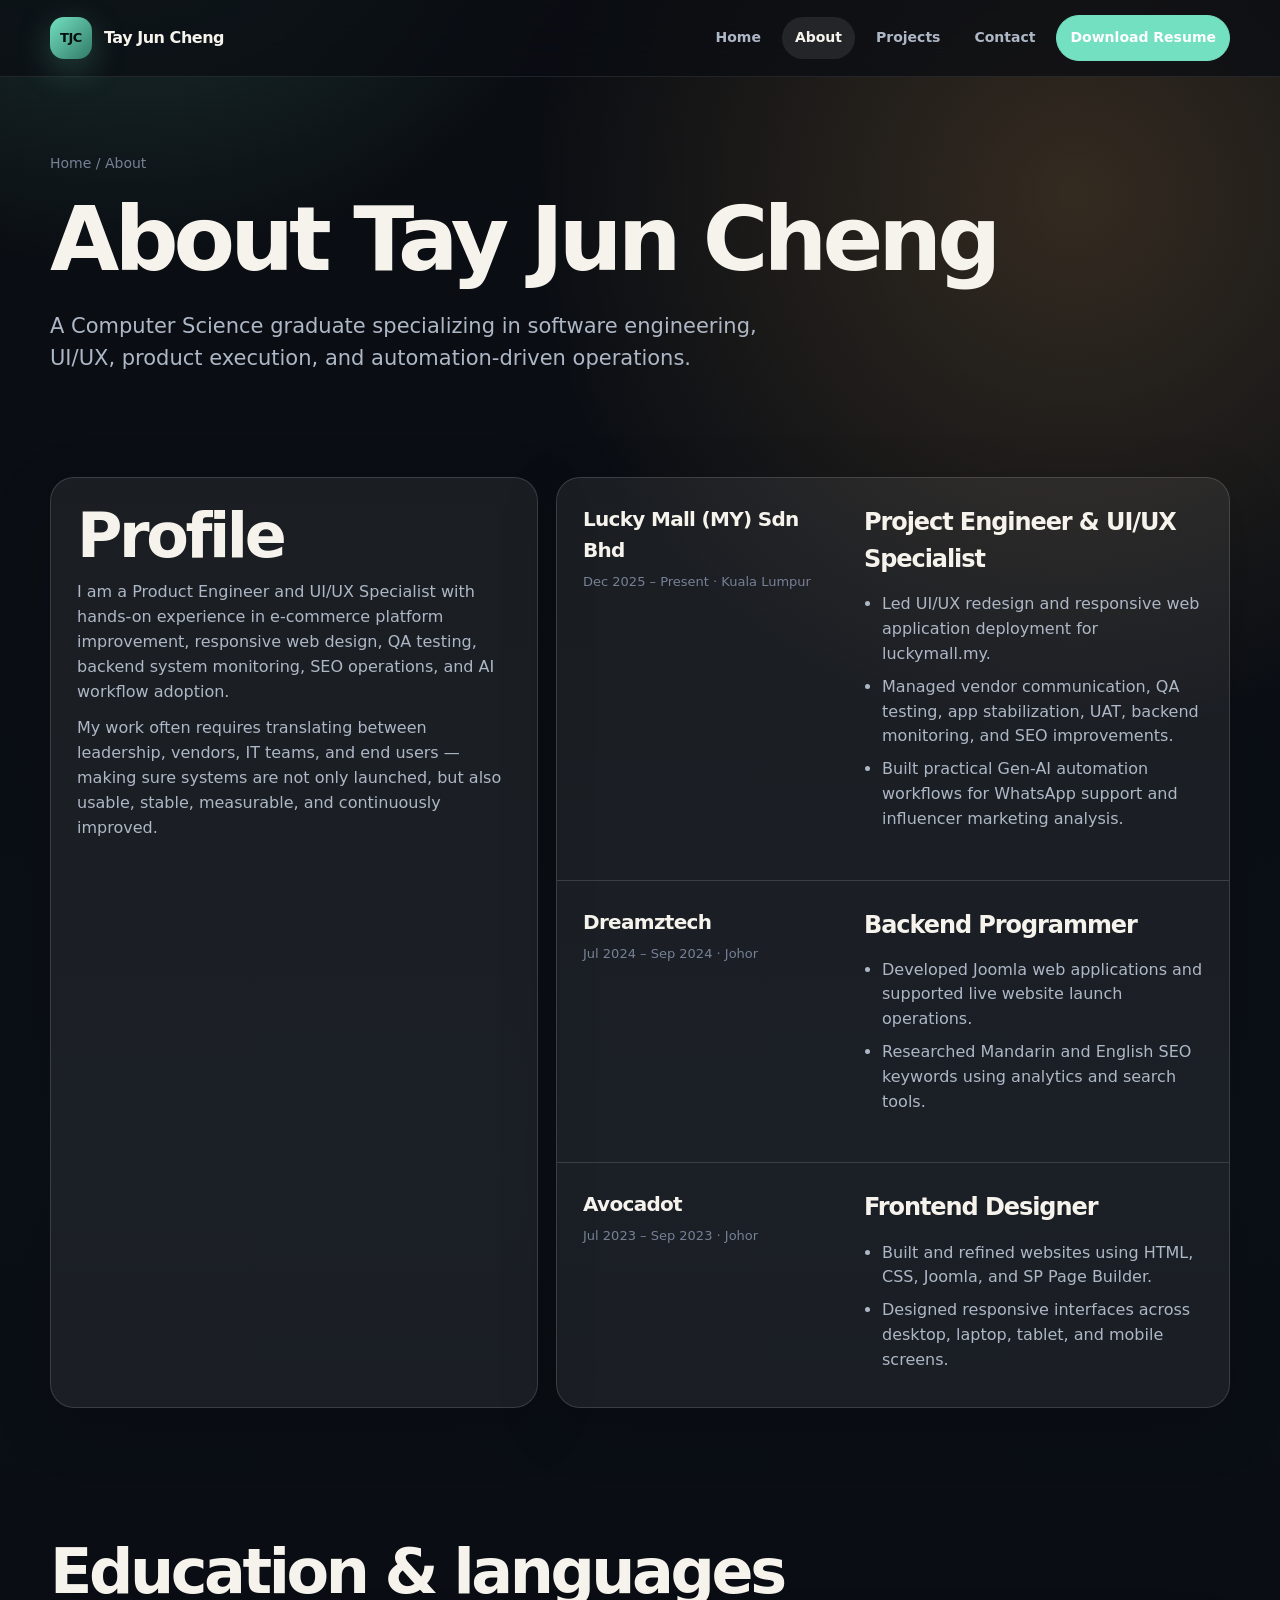
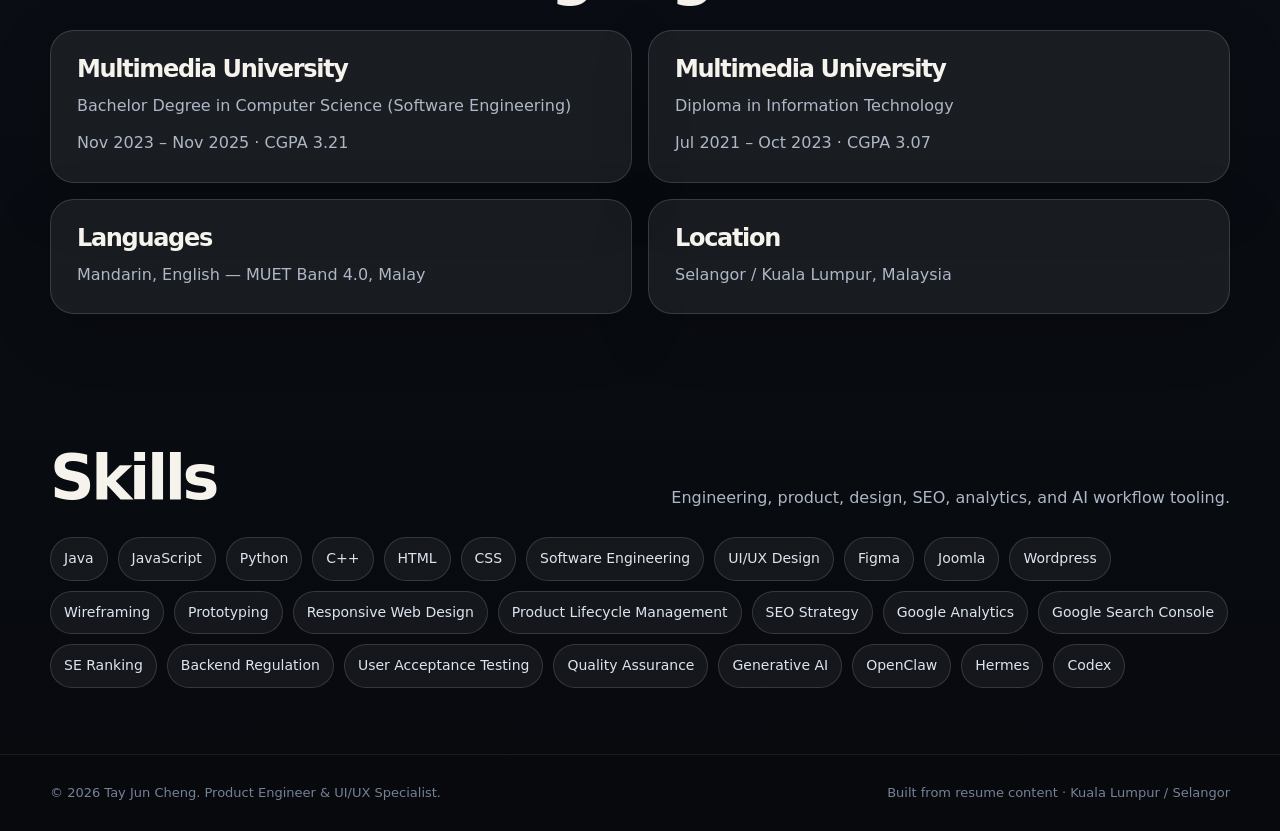
==== commit 5276747e: "Update about.html" ====
--- a/about.html
+++ b/about.html
@@ -146,6 +146,8 @@
                 <span class="skill">Google Search Console</span>
                 <span class="skill">SE Ranking</span>
                 <span class="skill">Backend Regulation</span>
+                <span class="skill">User Acceptance Testing</span>
+                <span class="skill">Quality Assurance</span>
                 <span class="skill">Generative AI</span>
                 <span class="skill">OpenClaw</span>
                 <span class="skill">Hermes</span>
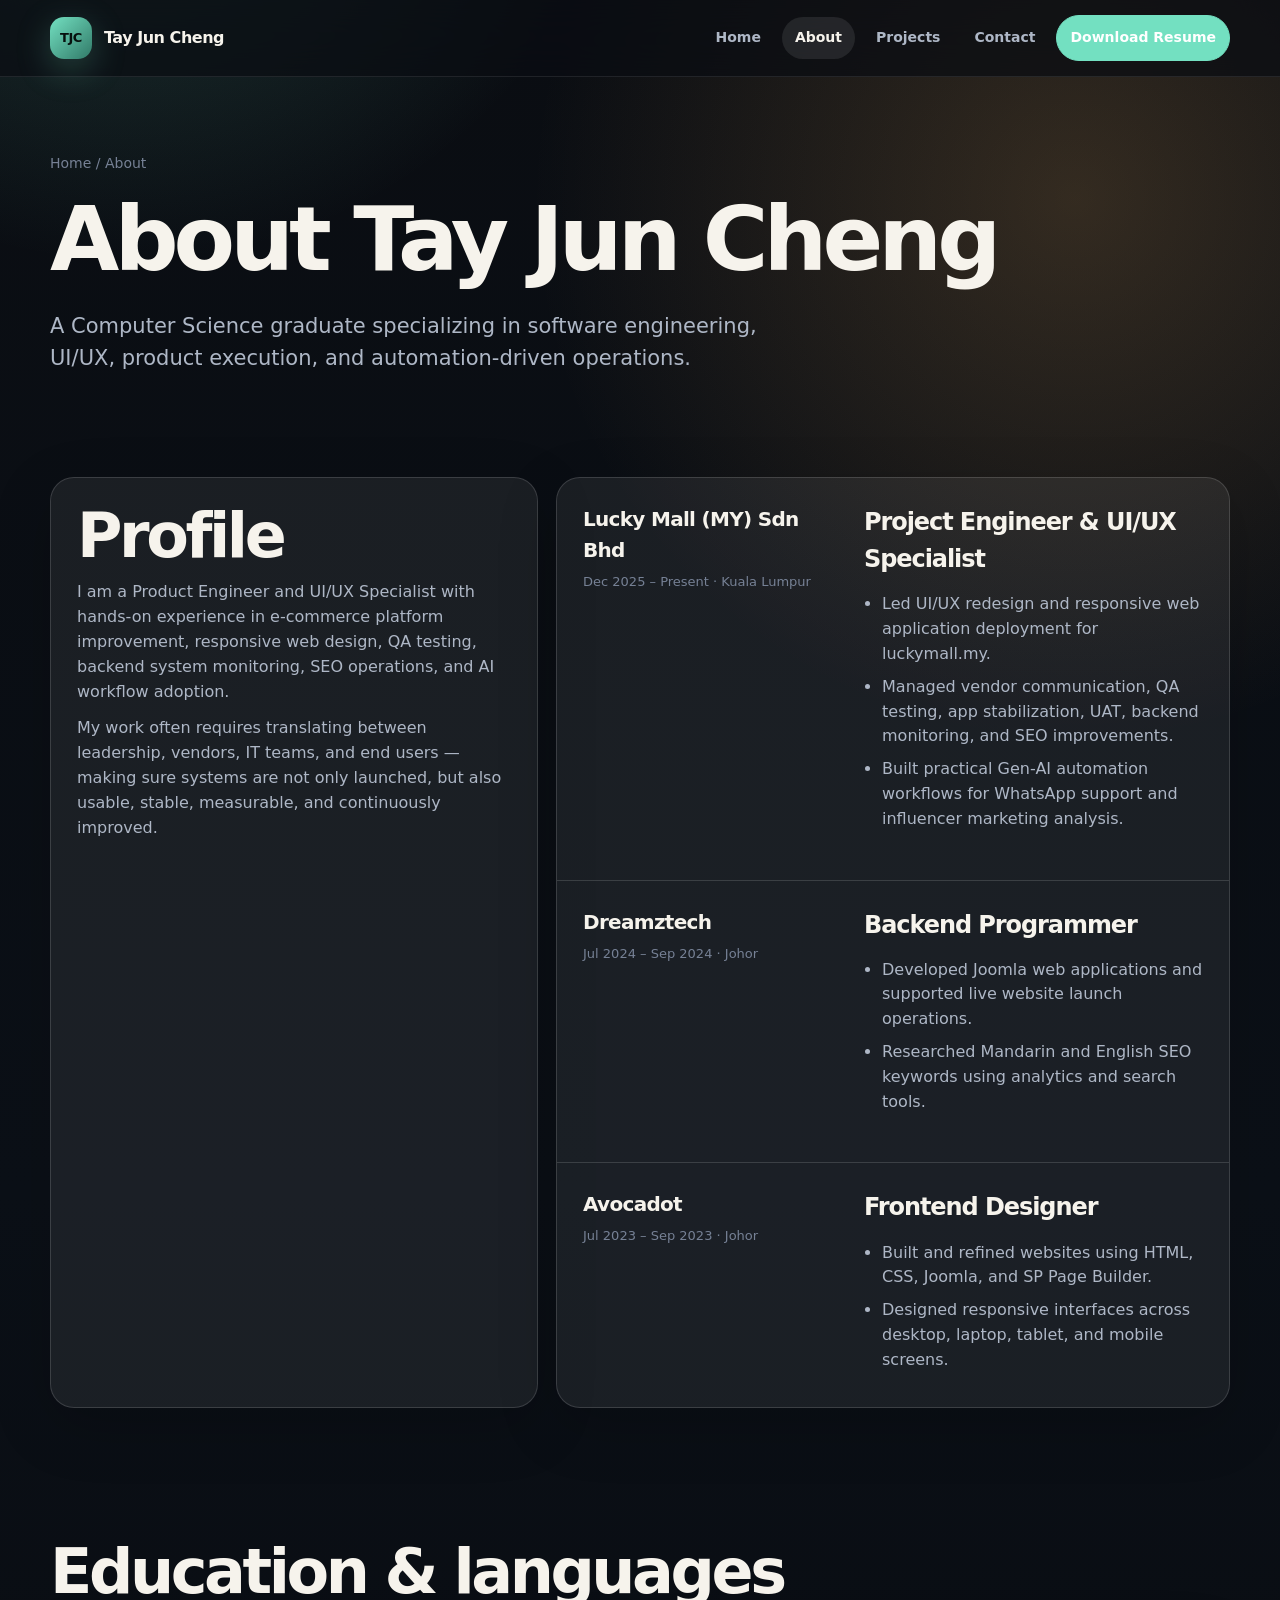
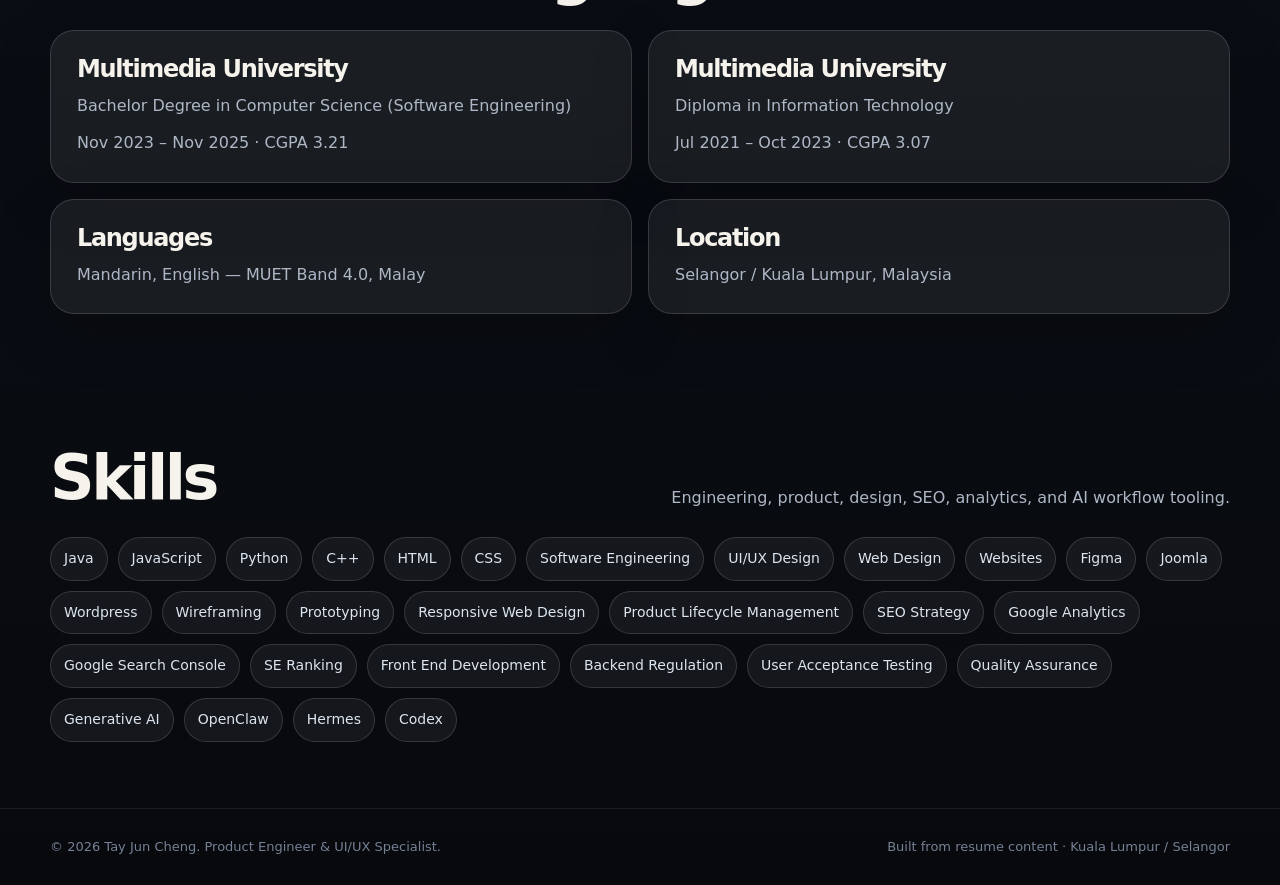
==== commit be6b03e7: "Update about.html" ====
--- a/about.html
+++ b/about.html
@@ -134,6 +134,8 @@
                 <span class="skill">CSS</span>
                 <span class="skill">Software Engineering</span>
                 <span class="skill">UI/UX Design</span>
+                <span class="skill">Web Design</span>
+                <span class="skill">Websites</span>
                 <span class="skill">Figma</span>
                 <span class="skill">Joomla</span>
                 <span class="skill">Wordpress</span>
@@ -145,6 +147,7 @@
                 <span class="skill">Google Analytics</span>
                 <span class="skill">Google Search Console</span>
                 <span class="skill">SE Ranking</span>
+                <span class="skill">Front End Development</span>
                 <span class="skill">Backend Regulation</span>
                 <span class="skill">User Acceptance Testing</span>
                 <span class="skill">Quality Assurance</span>
